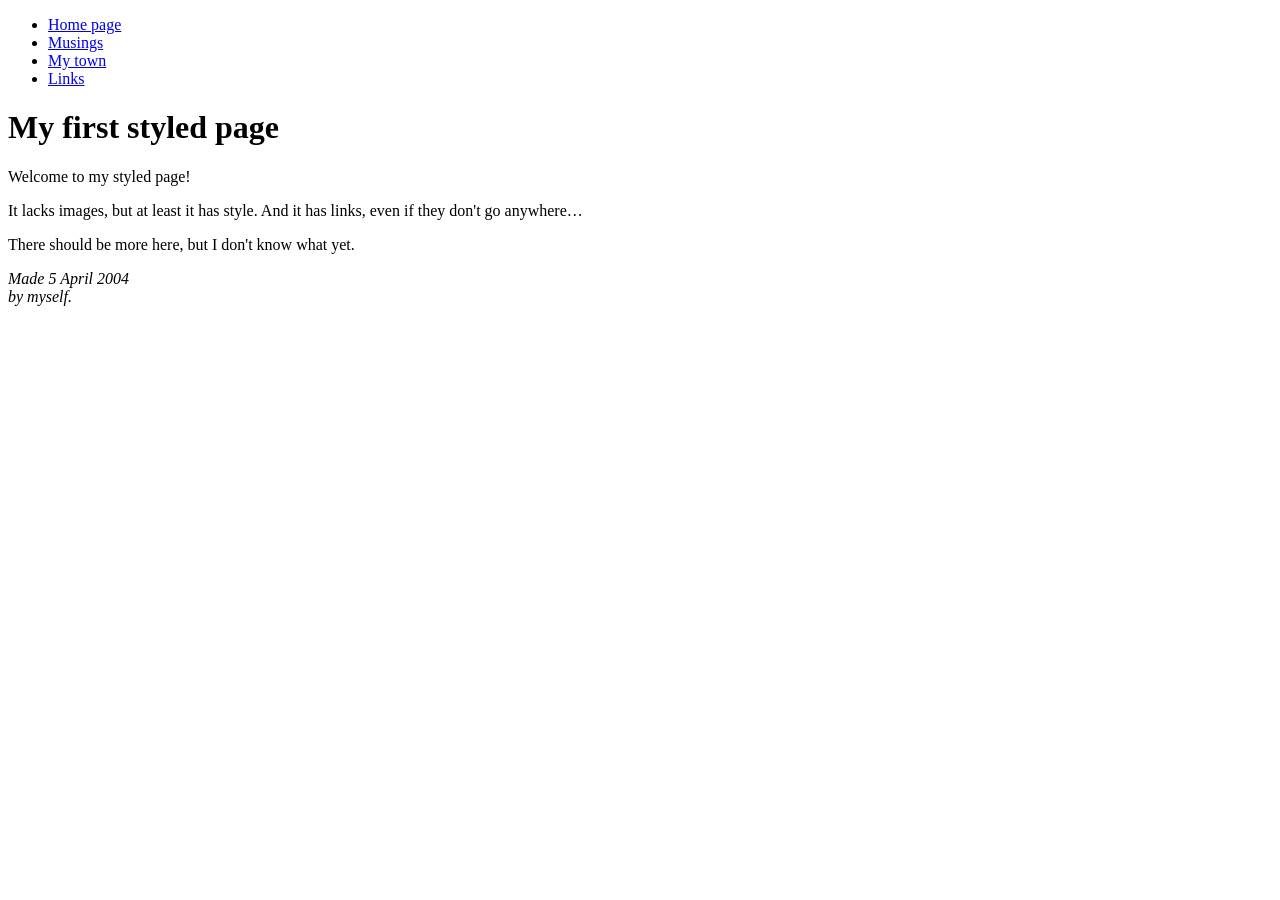
==== index.html @ 8ac686d8 "Add files via upload" ====
<!DOCTYPE html PUBLIC "-//W3C//DTD HTML 4.01//EN">
<html>
<head>
 <title>My first styled page</title>
<link rel="stylesheet" href="mystyle.css">
</head>
<body>
<!-- Site navigation menu -->
<ul class="navbar">
 <li><a href="firstweb.html">Home page</a>
 <li><a href="musings.html">Musings</a>
 <li><a href="town.html">My town</a>
 <li><a href="links.html">Links</a>
</ul>
<!-- Main content -->
<h1>My first styled page</h1>
<p>Welcome to my styled page!
<p>It lacks images, but at least it has style.
And it has links, even if they don't go
anywhere&hellip;
<p>There should be more here, but I don't know
what yet.
<!-- Sign and date the page, it's only polite! -->
<address>Made 5 April 2004<br>
 by myself.</address>
</body>
</html>
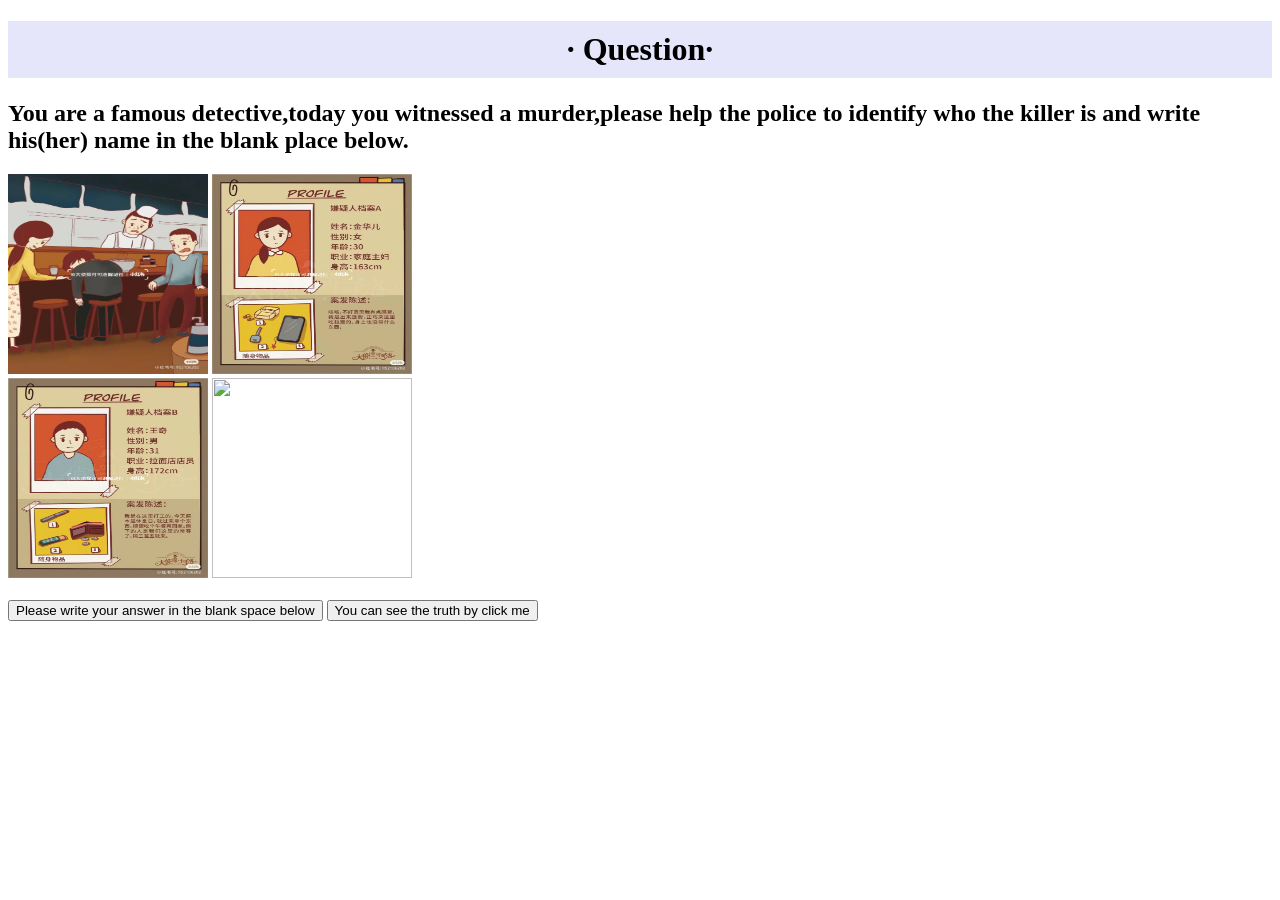
==== commit efc3ffb9: "Update index.html" ====
--- a/index.html
+++ b/index.html
@@ -1,27 +1,22 @@
-<!DOCTYPE html PUBLIC "-//W3C//DTD HTML 4.01//EN">
+<!DOCTYPE html>
 <html>
 <head>
- <title>My first styled page</title>
-<link rel="stylesheet" href="mystyle.css">
+  <meta charset="utf-8">
+  <title>murder</title>
 </head>
 <body>
-<!-- Site navigation menu -->
-<ul class="navbar">
- <li><a href="firstweb.html">Home page</a>
- <li><a href="musings.html">Musings</a>
- <li><a href="town.html">My town</a>
- <li><a href="links.html">Links</a>
-</ul>
-<!-- Main content -->
-<h1>My first styled page</h1>
-<p>Welcome to my styled page!
-<p>It lacks images, but at least it has style.
-And it has links, even if they don't go
-anywhere&hellip;
-<p>There should be more here, but I don't know
-what yet.
-<!-- Sign and date the page, it's only polite! -->
-<address>Made 5 April 2004<br>
- by myself.</address>
+
+  <h1 style="background-color:lavender;padding:10px;text-align:center"> · Question· </h1>
+    <h2>You are a famous detective,today you witnessed a murder,please help the police to identify who the killer is and write his(her) name in the blank place below.</h2>
+
+  <img src="现场.jpg" width="200" height="200">
+  <img src="嫌疑人A.jpg" width="200" height="200"><br>
+  <img src="嫌疑人B.jpg" width="200" height="200">
+  <img src="嫌疑人c.jpg" width="200" height="200"><br><br>
+  <script src="script.js"></script>
+
+  <button onclick="writeAnswer()">Please write your answer in the blank space below</button>
+  <button onclick="checkAnswer()">You can see the truth by click me</button>
+
 </body>
 </html>
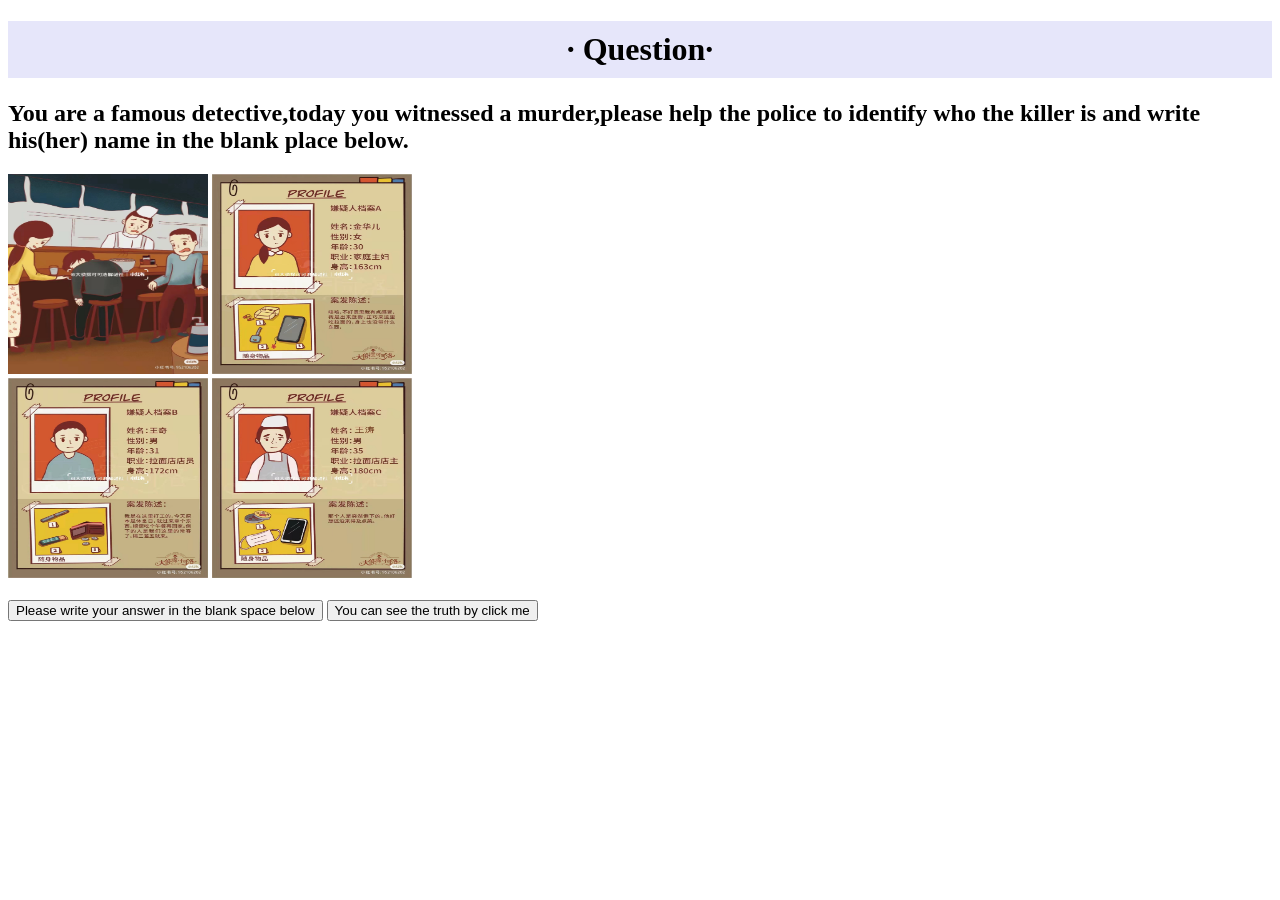
==== commit e038ef35: "Update index.html" ====
--- a/index.html
+++ b/index.html
@@ -12,7 +12,7 @@
   <img src="现场.jpg" width="200" height="200">
   <img src="嫌疑人A.jpg" width="200" height="200"><br>
   <img src="嫌疑人B.jpg" width="200" height="200">
-  <img src="嫌疑人c.jpg" width="200" height="200"><br><br>
+  <img src="嫌疑人C.jpg" width="200" height="200"><br><br>
   <script src="script.js"></script>
 
   <button onclick="writeAnswer()">Please write your answer in the blank space below</button>
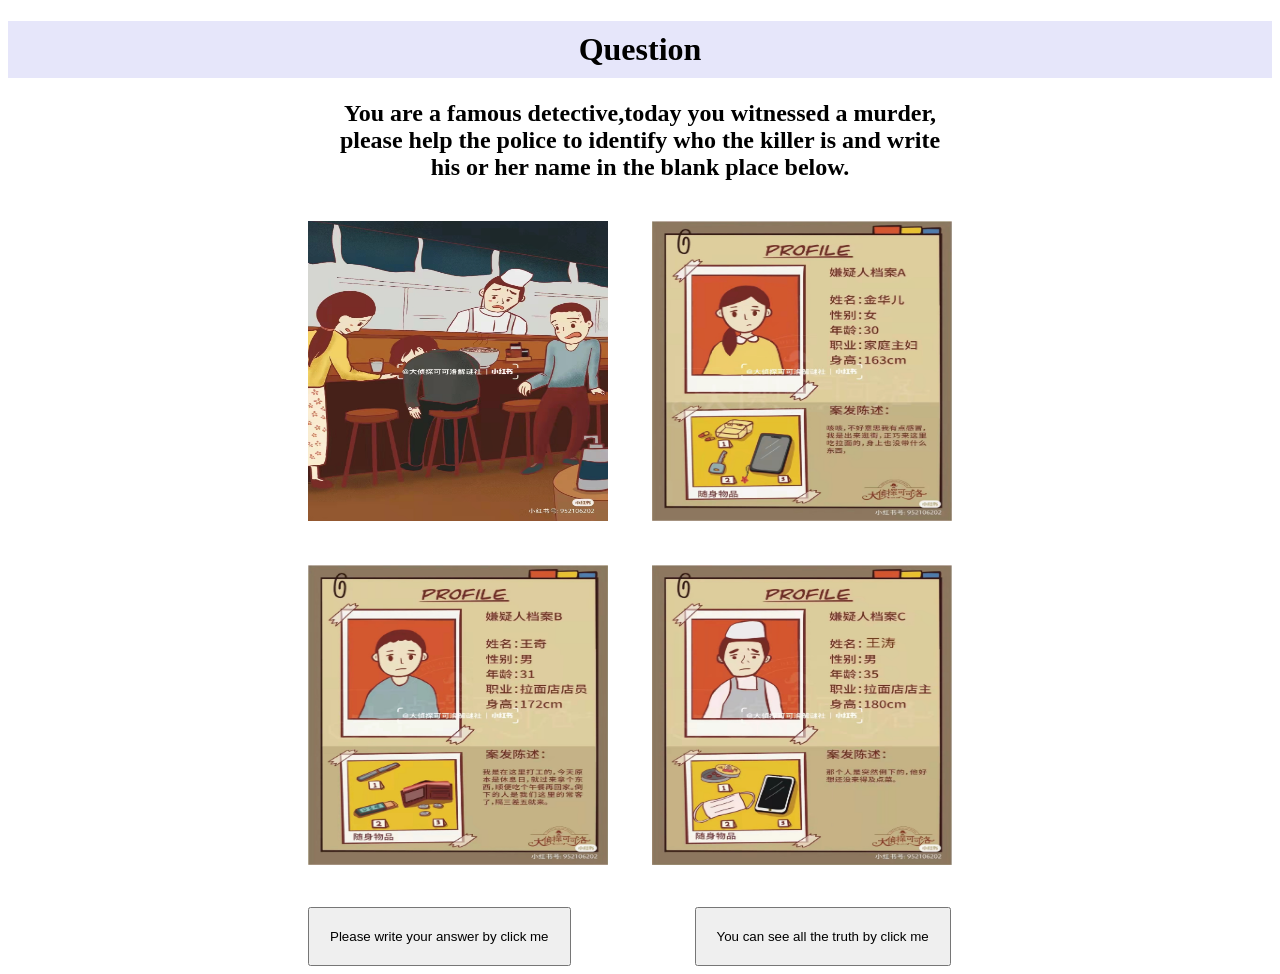
==== commit 9ee8884a: "Update index.html" ====
--- a/index.html
+++ b/index.html
@@ -6,17 +6,18 @@
 </head>
 <body>
 
-  <h1 style="background-color:lavender;padding:10px;text-align:center"> · Question· </h1>
-    <h2>You are a famous detective,today you witnessed a murder,please help the police to identify who the killer is and write his(her) name in the blank place below.</h2>
+  <h1 style="background-color:lavender;padding:10px;text-align:center"> Question</h1>
+    <h2 style="text-align:center">You are a famous detective,today you witnessed a murder,<br>please help the police to identify who the killer is and write<br>his or her name in the blank place below.</h2>
 
-  <img src="现场.jpg" width="200" height="200">
-  <img src="嫌疑人A.jpg" width="200" height="200"><br>
-  <img src="嫌疑人B.jpg" width="200" height="200">
-  <img src="嫌疑人C.jpg" width="200" height="200"><br><br>
+  <img style="padding:20px;margin-left:280px" src="现场.jpg" width="300" height="300" >
+  <img style="padding:20px" src="嫌疑人A.jpg" width="300" height="300">
+  <img style="padding:20px;margin-left:280px" src="嫌疑人B.jpg" width="300" height="300">
+  <img style="padding:20px" src="嫌疑人C.jpg" width="300" height="300"><br>
+
   <script src="script.js"></script>
 
-  <button onclick="writeAnswer()">Please write your answer in the blank space below</button>
-  <button onclick="checkAnswer()">You can see the truth by click me</button>
+  <br><button style="padding:20px;button-align:center;margin-left:300px" type="button" onclick="writeAnswer()"> Please write your answer by click me</button>
+  <button style="padding:20px;button-align:center;margin-left:120px" type="button" onclick="checkAnswer()">You can see all the truth by click me</button>
 
 </body>
 </html>
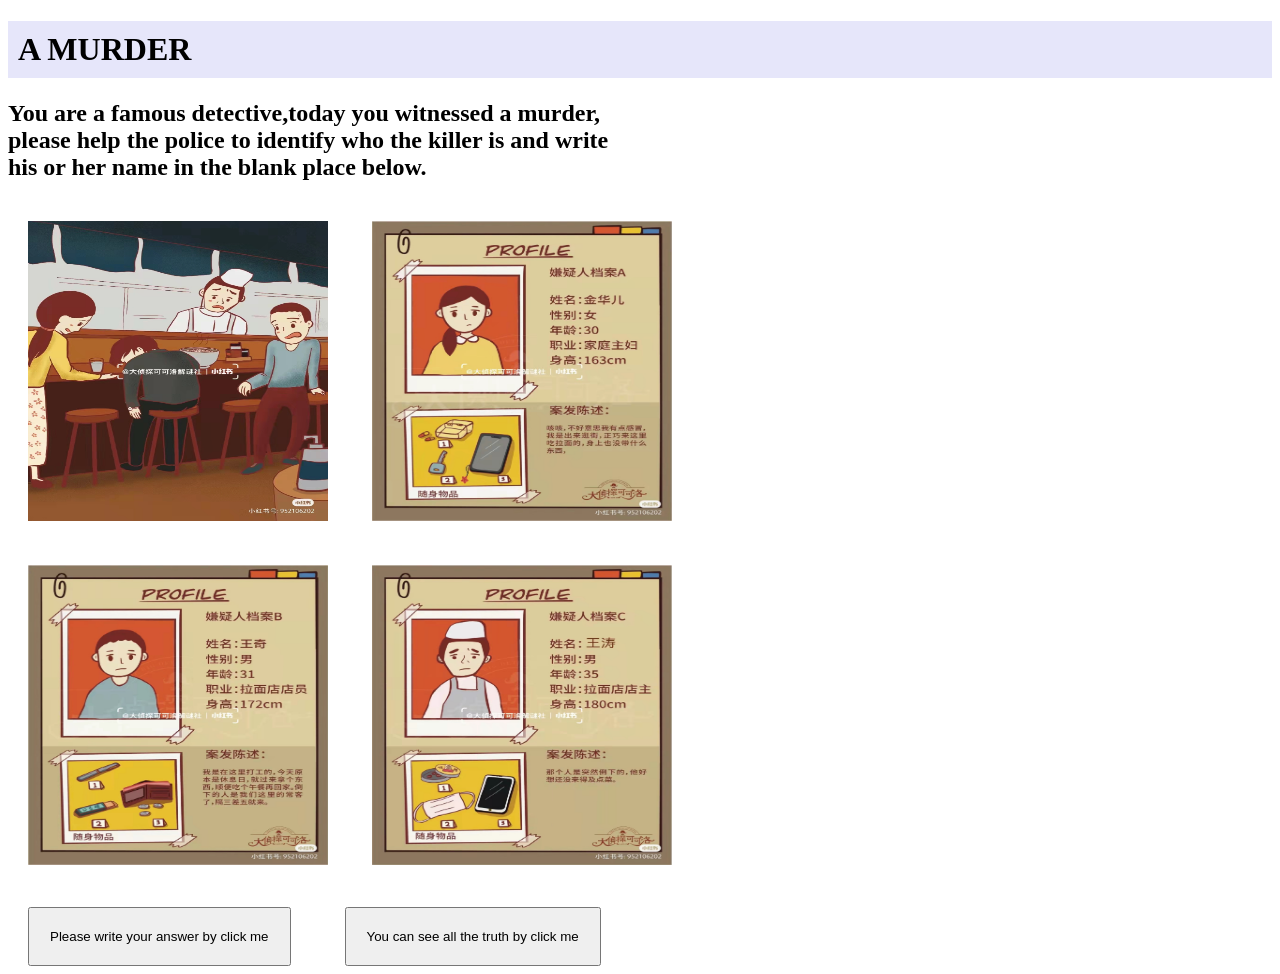
==== commit 50eab2b6: "Update index.html" ====
--- a/index.html
+++ b/index.html
@@ -4,20 +4,19 @@
   <meta charset="utf-8">
   <title>murder</title>
 </head>
-<body>
+<body background="柯南.jpg">
+    <h1 style="background-color:lavender;padding:10px;text-align:left"> A MURDER</h1>
+    <h2 style="text-align:left">You are a famous detective,today you witnessed a murder,<br>please help the police to identify who the killer is and write<br>his or her name in the blank place below.</h2>
 
-  <h1 style="background-color:lavender;padding:10px;text-align:center"> Question</h1>
-    <h2 style="text-align:center">You are a famous detective,today you witnessed a murder,<br>please help the police to identify who the killer is and write<br>his or her name in the blank place below.</h2>
-
-  <img style="padding:20px;margin-left:280px" src="现场.jpg" width="300" height="300" >
-  <img style="padding:20px" src="嫌疑人A.jpg" width="300" height="300">
-  <img style="padding:20px;margin-left:280px" src="嫌疑人B.jpg" width="300" height="300">
+  <img style="padding:20px" src="现场.jpg" width="300" height="300" >
+  <img style="padding:20px" src="嫌疑人A.jpg" width="300" height="300"><br>
+  <img style="padding:20px" src="嫌疑人B.jpg" width="300" height="300">
   <img style="padding:20px" src="嫌疑人C.jpg" width="300" height="300"><br>
 
   <script src="script.js"></script>
 
-  <br><button style="padding:20px;button-align:center;margin-left:300px" type="button" onclick="writeAnswer()"> Please write your answer by click me</button>
-  <button style="padding:20px;button-align:center;margin-left:120px" type="button" onclick="checkAnswer()">You can see all the truth by click me</button>
+  <br><button style="padding:20px;button-align:center;margin-left:20px" type="button" onclick="writeAnswer()"> Please write your answer by click me</button>
+  <button style="padding:20px;button-align:center;margin-left:50px" type="button" onclick="checkAnswer()">You can see all the truth by click me</button>
 
 </body>
 </html>
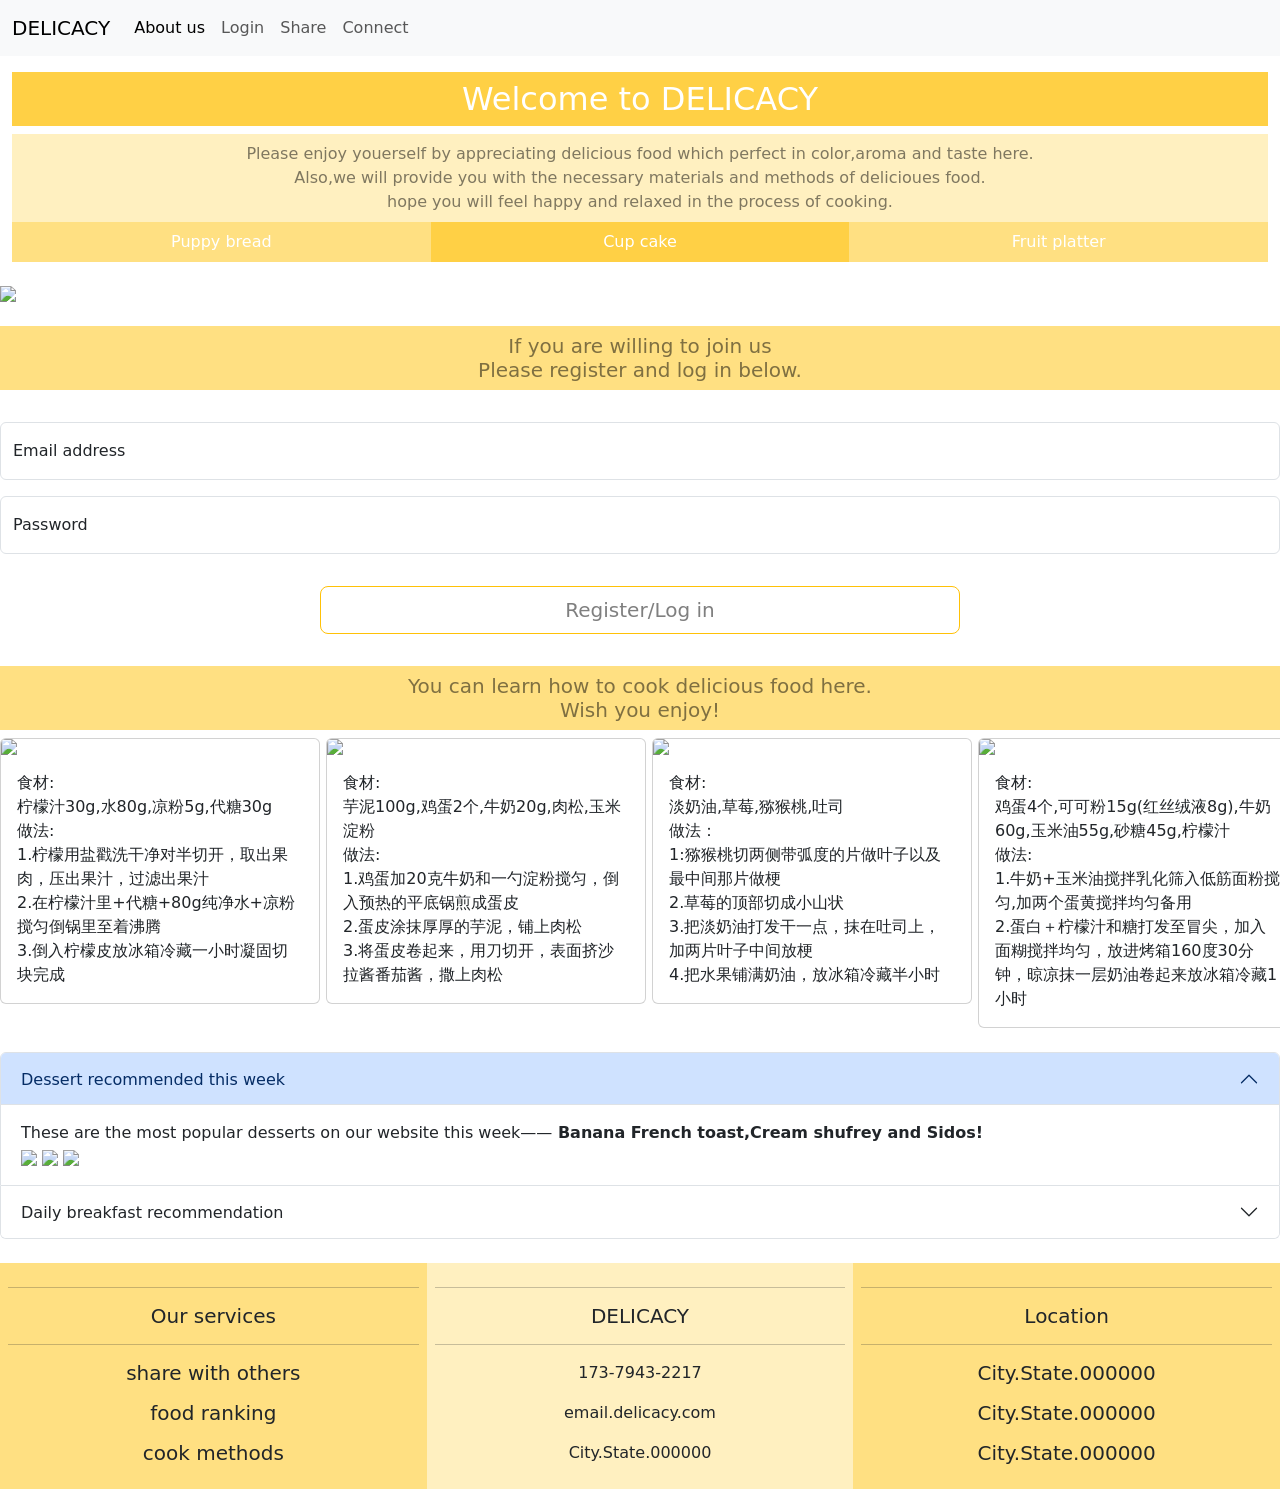
==== commit f9efa4b1: "Update index.html" ====
--- a/index.html
+++ b/index.html
@@ -1,22 +1,241 @@
-<!DOCTYPE html>
-<html>
-<head>
-  <meta charset="utf-8">
-  <title>murder</title>
-</head>
-<body background="柯南.jpg">
-    <h1 style="background-color:lavender;padding:10px;text-align:left"> A MURDER</h1>
-    <h2 style="text-align:left">You are a famous detective,today you witnessed a murder,<br>please help the police to identify who the killer is and write<br>his or her name in the blank place below.</h2>
+<!doctype html>
+<html lang="en">
+ <head>
+ <!-- Required meta tags -->
+ <meta charset="utf-8">
+ <meta name="viewport" content="width=device-width, initial-scale=1">
+ <!-- Bootstrap CSS -->
+ <link href="https://cdn.jsdelivr.net/npm/bootstrap@5.1.3/dist/css/bootstrap.min.css" rel="stylesheet" integrity="sha384-1BmE4kWBq78iYhFldvKuhfTAU6auU8tT94WrHftjDbrCEXSU1oBoqyl2QvZ6jIW3" crossorigin="anonymous">
 
-  <img style="padding:20px" src="现场.jpg" width="300" height="300" >
-  <img style="padding:20px" src="嫌疑人A.jpg" width="300" height="300"><br>
-  <img style="padding:20px" src="嫌疑人B.jpg" width="300" height="300">
-  <img style="padding:20px" src="嫌疑人C.jpg" width="300" height="300"><br>
-
-  <script src="script.js"></script>
-
-  <br><button style="padding:20px;button-align:center;margin-left:20px" type="button" onclick="writeAnswer()"> Please write your answer by click me</button>
-  <button style="padding:20px;button-align:center;margin-left:50px" type="button" onclick="checkAnswer()">You can see all the truth by click me</button>
-
-</body>
-</html>
+    <title>DELICACY</title>
+  </head>
+  <body>
+<!--navigation-->
+<nav class="navbar navbar-expand-md navbar-light bg-light fixed-top">
+  <div class="container-fluid">
+    <a class="navbar-brand" href="#">DELICACY</a>
+    <button class="navbar-toggler" type="button" data-bs-toggle="collapse" data-bs-target="#navbarSupportedContent" aria-controls="navbarSupportedContent" aria-expanded="false" aria-label="Toggle navigation">
+      <span class="navbar-toggler-icon"></span>
+    </button>
+    <div class="collapse navbar-collapse" id="navbarSupportedContent">
+      <ul class="navbar-nav mr-auto">
+        <li class="nav-item">
+          <a class="nav-link active" aria-current="page" href="#">About us</a>
+        </li>
+        <li class="nav-item">
+          <a class="nav-link" href="#">Login</a>
+        </li>
+        <li class="nav-item dropdown">
+          <a class="nav-link" href="#">Share</a>
+        </li>
+        <li class="nav-item">
+          <a class="nav-link" href="#">Connect</a>
+        </li>
+      </ul>
+    </div>
+  </div>
+</nav>
+<!--junbotron-->
+<div class="container-fluid">
+ <br><br><br><h2 class="bg-warning p-2 text-white text-center bg-opacity-75">Welcome to DELICACY</h2>
+ <div class="bg-warning p-2 text-black-50 text-center bg-opacity-25">Please enjoy youerself by appreciating delicious food which perfect in color,aroma and taste here.
+   <br>Also,we will provide you with the necessary materials and methods of delicioues food.
+   <br>hope you will feel happy and relaxed in the process of cooking.
+</div>
+ <div class="container-fluid">
+ <div class="row text-center">
+ <div class="col-sm-4 col-md-4 col-lg-4 col-xl-4 bg-warning p-2 text-white bg-opacity-50">Puppy bread</div>
+ <div class="col-sm-4 col-md-4 col-lg-4 col-xl-4 bg-warning p-2 text-white bg-opacity-75">Cup cake</div>
+ <div class="col-sm-4 col-md-4 col-lg-4 col-xl-4 bg-warning p-2 text-white bg-opacity-50">Fruit platter</div>
+ </div>
+ </div>
+</div>
+</div>
+<!--carousel-->
+<br>
+<div id="carouselExampleIndicators" class="carousel slide" data-bs-ride="carousel">
+  <div class="carousel-indicators">
+    <button type="button" data-bs-target="#carouselExampleIndicators" data-bs-slide-to="0" class="active" aria-current="true" aria-label="Slide 1"></button>
+    <button type="button" data-bs-target="#carouselExampleIndicators" data-bs-slide-to="1" aria-label="Slide 2"></button>
+    <button type="button" data-bs-target="#carouselExampleIndicators" data-bs-slide-to="2" aria-label="Slide 3"></button>
+  </div>
+  <div class="carousel-inner">
+    <div class="carousel-item active">
+      <img src="img/puppy.jpg" class="d-block w-100">
+      <div class="carousel-caption">
+        <h1 class="display-1">DELICACY<h1>
+          <h3>You can enjoy yourself here</h3>
+          <button type="button" class="btn btn-outline-light btn-lg">View DEMO</button>
+          <button type="button" class="btn btn-outline-light btn-lg">Get Started</button>
+        </div>
+    </div>
+    <div class="carousel-item">
+      <img src="img/cake.jpg" class="d-block w-100">
+      <div class="carousel-caption">
+        <h1 class="display-1">DELICACY<h1>
+          <h3>You can enjoy yourself here</h3>
+          <button type="button" class="btn btn-outline-light btn-lg">View DEMO</button>
+          <button type="button" class="btn btn-outline-light btn-lg">Get Started</button>
+        </div>
+    </div>
+    <div class="carousel-item">
+      <img src="img/fruit.jpg" class="d-block w-100">
+      <div class="carousel-caption">
+        <h1 class="display-1">DELICACY<h1>
+          <h3>You can enjoy yourself here</h3>
+          <button type="button" class="btn btn-outline-light btn-lg">View DEMO</button>
+          <button type="button" class="btn btn-outline-light btn-lg">Get Started</button>
+        </div>
+    </div>
+  </div>
+  <button class="carousel-control-prev" type="button" data-bs-target="#carouselExampleIndicators" data-bs-slide="prev">
+    <span class="carousel-control-prev-icon" aria-hidden="true"></span>
+    <span class="visually-hidden">Previous</span>
+  </button>
+  <button class="carousel-control-next" type="button" data-bs-target="#carouselExampleIndicators" data-bs-slide="next">
+    <span class="carousel-control-next-icon" aria-hidden="true"></span>
+    <span class="visually-hidden">Next</span>
+  </button>
+</div>
+<!--Log in-->
+<br>
+ <div class="container-fluid">
+ <div class="row text-center">
+ <h5 class="bg-warning p-2 text-black-50 bg-opacity-50">If you are willing to join us<br>Please register and log in below.</h5>
+ </div>
+ </div>
+ <br>
+ <div class="form-floating mb-3">
+  <input type="email" class="form-control" id="floatingInput" placeholder="name@example.com">
+  <label for="floatingInput">Email address</label>
+</div>
+<div class="form-floating">
+  <input type="password" class="form-control" id="floatingPassword" placeholder="Password">
+  <label for="floatingPassword">Password</label>
+</div>
+<div class="d-grid gap-2 col-6 mx-auto">
+  <br><button class="btn btn-outline-warning btn-lg text-black-50" type="button">Register/Log in</button><br>
+</div>
+<!--Community-->
+</div>
+ <div class="container-fluid">
+ <div class="row text-center">
+ <h5 class="bg-warning p-2 text-black-50 bg-opacity-50">You can learn how to cook delicious food here.<br>Wish you enjoy!</h5>
+ </div>
+ </div>
+<!--card-->
+<div class="row">
+  <div class="col-md-3 col-lg-3 col-xl-3">
+    <div class="card" style="width: 20rem;">
+      <img src="img/food1.jpg" class="card-img-top">
+      <div class="card-body">
+        <p class="card-text">食材:<br>柠檬汁30g,水80g,凉粉5g,代糖30g<br>做法:<br>1.柠檬用盐戳洗干净对半切开，取出果肉，压出果汁，过滤出果汁<br>2.在柠檬汁里+代糖+80g纯净水+凉粉搅匀倒锅里至着沸腾<br>3.倒入柠檬皮放冰箱冷藏一小时凝固切块完成</p>
+      </div>
+    </div>
+  </div>
+  <div class="col-md-3 col-lg-3 col-xl-3">
+    <div class="card" style="width: 20rem;">
+      <img src="img/food2.jpg" class="card-img-top">
+      <div class="card-body">
+        <p class="card-text">食材:<br>芋泥100g,鸡蛋2个,牛奶20g,肉松,玉米淀粉<br>做法:<br>1.鸡蛋加20克牛奶和一勺淀粉搅匀，倒入预热的平底锅煎成蛋皮<br>2.蛋皮涂抹厚厚的芋泥，铺上肉松<br>3.将蛋皮卷起来，用刀切开，表面挤沙拉酱番茄酱，撒上肉松</p>
+      </div>
+    </div>
+  </div>
+  <div class="col-md-3 col-lg-3 col-xl-3">
+    <div class="card" style="width: 20rem;">
+      <img src="img/food3.jpg" class="card-img-top">
+      <div class="card-body">
+        <p class="card-text">食材:<br>淡奶油,草莓,猕猴桃,吐司<br>做法：<br>1:猕猴桃切两侧带弧度的片做叶子以及最中间那片做梗<br>2.草莓的顶部切成小山状<br>3.把淡奶油打发干一点，抹在吐司上，加两片叶子中间放梗<br>4.把水果铺满奶油，放冰箱冷藏半小时</p>
+      </div>
+    </div>
+  </div>
+  <div class="col-md-3 col-lg-3 col-xl-3">
+    <div class="card" style="width: 20rem;">
+      <img src="img/food4.jpg" class="card-img-top">
+      <div class="card-body">
+        <p class="card-text">食材:<br>鸡蛋4个,可可粉15g(红丝绒液8g),牛奶60g,玉米油55g,砂糖45g,柠檬汁<br>做法:<br>1.牛奶+玉米油搅拌乳化筛入低筋面粉搅匀,加两个蛋黄搅拌均匀备用<br>2.蛋白＋柠檬汁和糖打发至冒尖，加入面糊搅拌均匀，放进烤箱160度30分钟，晾凉抹一层奶油卷起来放冰箱冷藏1小时</p>
+      </div>
+    </div>
+  </div>
+</div>
+<!--Accordion-->
+<br>
+<div class="accordion" id="accordionPanelsStayOpenExample">
+  <div class="accordion-item">
+    <h2 class="accordion-header" id="panelsStayOpen-headingOne">
+      <button class="accordion-button" type="button" data-bs-toggle="collapse" data-bs-target="#panelsStayOpen-collapseOne" aria-expanded="true" aria-controls="panelsStayOpen-collapseOne">
+        Dessert recommended this week
+      </button>
+    </h2>
+    <div id="panelsStayOpen-collapseOne" class="accordion-collapse collapse show" aria-labelledby="panelsStayOpen-headingOne">
+      <div class="accordion-body">
+        These are the most popular desserts on our website this week——<strong> Banana French toast,Cream shufrey and Sidos!</strong>
+        <br>
+        <img src="img/food5.jpg" style="width:20rem;">
+        <img src="img/food6.jpg" style="width:20rem;">
+        <img src="img/food7.jpg" style="width:20rem;">
+      </div>
+    </div>
+  </div>
+  <div class="accordion-item">
+    <h2 class="accordion-header" id="panelsStayOpen-headingTwo">
+      <button class="accordion-button collapsed" type="button" data-bs-toggle="collapse" data-bs-target="#panelsStayOpen-collapseTwo" aria-expanded="false" aria-controls="panelsStayOpen-collapseTwo">
+        Daily breakfast recommendation
+      </button>
+    </h2>
+    <div id="panelsStayOpen-collapseTwo" class="accordion-collapse collapse" aria-labelledby="panelsStayOpen-headingTwo">
+      <div class="accordion-body">
+        We recommend three high-value breakfasts with different flavors——<strong> Lobster rolls with garlic,Egg sandwich and Fried dumplings!</strong>
+        <br>
+        <img src="img/food8.jpg" style="width:20rem;">
+        <img src="img/food9.jpg" style="width:20rem;">
+        <img src="img/food10.jpg" style="width:20rem;">
+      </div>
+    </div>
+  </div>
+</div>
+<!--Connect-->
+<br>
+<footer>
+  <div class="container-fluid">
+    <div class="row text-center">
+      <div class="col-md-4 bg-warning p-2 bg-opacity-50">
+        <hr class="light">
+        <h5>Our services</p>
+        <hr class="light">
+        <p>share with others</p>
+        <p>food ranking</p>
+        <p>cook methods</p>
+      </div>
+      <div class="col-md-4 bg-warning p-2 bg-opacity-25">
+        <hr class="light">
+        <h5>DELICACY</h5>
+        <hr class="light">
+        <p>173-7943-2217</p>
+        <p>email.delicacy.com</p>
+        <p>City.State.000000</p>
+      </div>
+      <div class="col-md-4 bg-warning p-2 bg-opacity-50">
+        <hr class="light">
+        <h5>Location</p>
+        <hr class="light">
+        <p>City.State.000000</p>
+        <p>City.State.000000</p>
+        <p>City.State.000000</p>
+      </div>
+      </div>
+     </div>
+    </div>
+  </footer>
+    <!-- Optional JavaScript; choose one of the two! -->
+    <!-- Option 1: Bootstrap Bundle with Popper -->
+    <script src="https://cdn.jsdelivr.net/npm/bootstrap@5.1.3/dist/js/bootstrap.bundle.min.js" integrity="sha384-ka7Sk0Gln4gmtz2MlQnikT1wXgYsOg+OMhuP+IlRH9sENBO0LRn5q+8nbTov4+1p" crossorigin="anonymous"></script>
+    <!-- Option 2: Separate Popper and Bootstrap JS -->
+    <!--
+    <script src="https://cdn.jsdelivr.net/npm/@popperjs/core@2.10.2/dist/umd/popper.min.js" integrity="sha384-7+zCNj/
+   IqJ95wo16oMtfsKbZ9ccEh31eOz1HGyDuCQ6wgnyJNSYdrPa03rtR1zdB" crossorigin="anonymous"></script>
+    <script src="https://cdn.jsdelivr.net/npm/bootstrap@5.1.3/dist/js/bootstrap.min.js" integrity="sha384-
+   QJHtvGhmr9XOIpI6YVutG+2QOK9T+ZnN4kzFN1RtK3zEFEIsxhlmWl5/YESvpZ13" crossorigin="anonymous"></script>
+    -->
+    </body>
+   </html>
